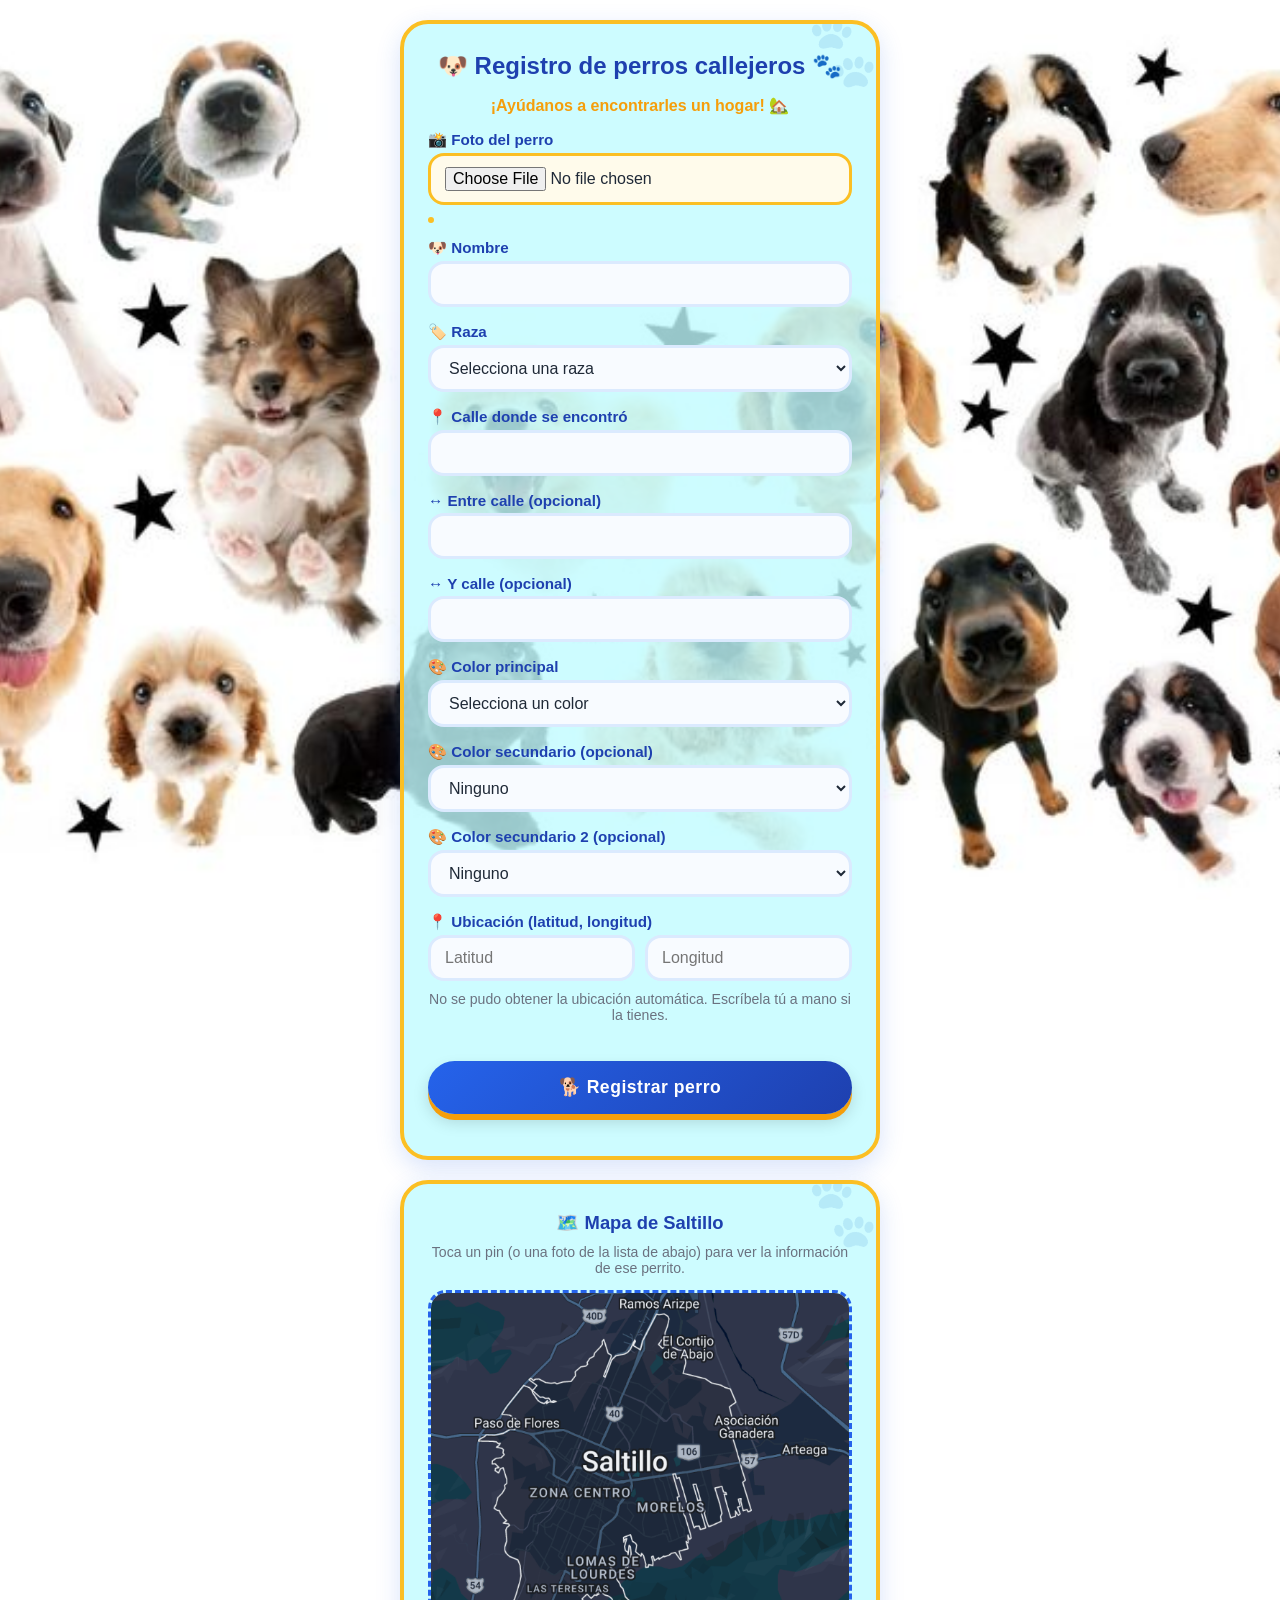
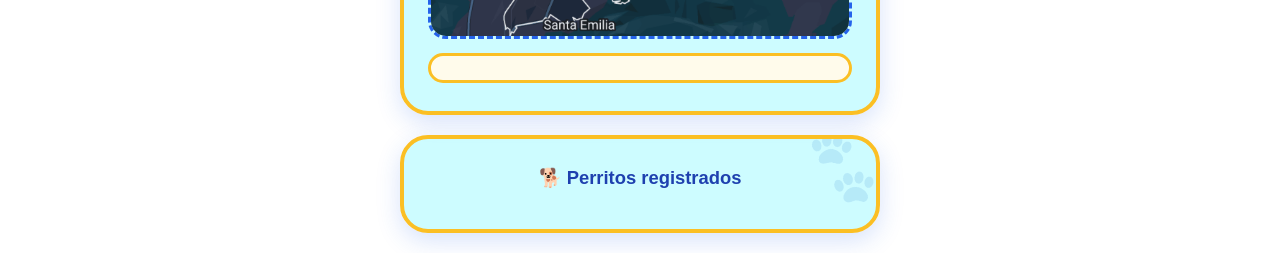
==== web/index.html @ 03d0b1ca "Add files via upload" ====
<!DOCTYPE html>
<html lang="es">
<head>
<meta charset="UTF-8">
<meta name="viewport" content="width=device-width, initial-scale=1">
<title>Registro de perros</title>
<link rel="stylesheet" href="style.css">
</head>
<body>
  <div class="tarjeta">
    <h1>Registro de perros callejeros</h1>
    <p class="subtitulo">¡Ayúdanos a encontrarles un hogar! 🏡</p>


    <form id="formPerro">
      <label>📸 Foto del perro</label>
      <input type="file" id="foto" name="foto" accept="image/*" capture="environment" required>
      <img id="previsualizacion" class="oculto">

      <label>🐶 Nombre</label>
      <input type="text" id="nombre" name="nombre" required>

      <label>🏷️ Raza</label>
      <select id="raza" name="raza">
        <option value="">Selecciona una raza</option>
        <option>Mestizo (criollo)</option>
        <option>Labrador</option>
        <option>Pastor Alemán</option>
        <option>Chihuahua</option>
        <option>Pitbull</option>
        <option>Poodle (Caniche)</option>
        <option>Schnauzer</option>
        <option>Bulldog Francés</option>
        <option>Husky Siberiano</option>
        <option>Yorkshire Terrier</option>
      </select>

      <label>📍 Calle donde se encontró</label>
      <input type="text" id="calle" name="calle" required>

      <label>↔️ Entre calle (opcional)</label>
      <input type="text" id="entreCalle1" name="entreCalle1">

      <label>↔️ Y calle (opcional)</label>
      <input type="text" id="entreCalle2" name="entreCalle2">

      <label>🎨 Color principal</label>
      <select id="colorPrincipal" name="colorPrincipal" required>
        <option value="">Selecciona un color</option>
        <option>Negro</option>
        <option>Blanco</option>
        <option>Café</option>
        <option>Dorado</option>
        <option>Gris</option>
        <option>Manchado (blanco y negro)</option>
        <option>Atigrado</option>
        <option>Canela</option>
        <option>Crema</option>
        <option>Tricolor</option>
      </select>

      <label>🎨 Color secundario (opcional)</label>
      <select id="colorSecundario" name="colorSecundario">
        <option value="">Ninguno</option>
        <option>Negro</option>
        <option>Blanco</option>
        <option>Café</option>
        <option>Dorado</option>
        <option>Gris</option>
        <option>Manchado (blanco y negro)</option>
        <option>Atigrado</option>
        <option>Canela</option>
        <option>Crema</option>
        <option>Tricolor</option>
      </select>

      <label>🎨 Color secundario 2 (opcional)</label>
      <select id="colorTerciario" name="colorTerciario">
        <option value="">Ninguno</option>
        <option>Negro</option>
        <option>Blanco</option>
        <option>Café</option>
        <option>Dorado</option>
        <option>Gris</option>
        <option>Manchado (blanco y negro)</option>
        <option>Atigrado</option>
        <option>Canela</option>
        <option>Crema</option>
        <option>Tricolor</option>
      </select>

      <label>📍 Ubicación (latitud, longitud)</label>
      <div class="fila-ubicacion">
        <input type="number" step="any" id="latitud" name="latitud" placeholder="Latitud">
        <input type="number" step="any" id="longitud" name="longitud" placeholder="Longitud">
      </div>
      <p id="estadoUbicacion" class="ayuda">Obteniendo ubicación...</p>

      <button type="submit">Registrar perro</button>
      <p id="mensaje" class="ayuda"></p>
    </form>
  </div>

  <div class="tarjeta tarjeta-secundaria" id="seccionMapa">
    <h2>🗺️ Mapa de Saltillo</h2>
    <p class="ayuda">Toca un pin (o una foto de la lista de abajo) para ver la información de ese perrito.</p>
    <div id="mapaContenedor">
      <svg id="mapaSvg" viewBox="0 0 400 300" preserveAspectRatio="xMidYMid meet">
        <circle cx="355" cy="38" r="22" class="sol-mapa" />
        <path id="montanasMapa"
          d="M0,300 L0,262 L35,222 L75,258 L115,214 L155,252 L200,202 L245,248 L285,208 L325,252 L365,222 L400,258 L400,300 Z" />
        <text x="200" y="60" class="etiqueta-mapa" text-anchor="middle">SALTILLO</text>
        <g id="capaPines"></g>
      </svg>
    </div>
    <div id="infoPin" class="info-pin oculto"></div>
  </div>

  <div class="tarjeta tarjeta-secundaria">
    <h2>🐕 Perritos registrados</h2>
    <div id="listaPerros" class="lista-perros"></div>
  </div>

  <script src="app.js"></script>
</body>
</html>
---- web/style.css ----
* { box-sizing: border-box; }

:root {
  --azul: #2563eb;
  --azul-oscuro: #1e40af;
  --amarillo: #fbbf24;
  --amarillo-oscuro: #f59e0b;
}

body {
  margin: 0;
  padding: 20px;
  font-family: "Comic Sans MS", "Trebuchet MS", "Verdana", sans-serif;

  background-image: url("fondo.jpg");
  background-size: cover;
  background-position: center;
  background-repeat: no-repeat;
  background-attachment: fixed;

  color: #1f2937;
  min-height: 100vh;
}

.tarjeta {
  max-width: 480px;
  margin: 0 auto;
  background: #c0fbffc9;
  border-radius: 28px;
  padding: 28px 24px;
  border: 4px solid var(--amarillo);
  box-shadow: 0 8px 24px rgba(37, 99, 235, 0.18);
  position: relative;
  overflow: hidden;
}

.tarjeta::before {
  content: "🐾";
  position: absolute;
  top: -10px;
  right: -6px;
  font-size: 4rem;
  opacity: 0.12;
  transform: rotate(15deg);
}

h1 {
  font-size: 1.5rem;
  margin: 0 0 4px 0;
  text-align: center;
  color: var(--azul-oscuro);
}

h1::before {
  content: "🐶 ";
}

h1::after {
  content: " 🐾";
}

.subtitulo {
  text-align: center;
  color: var(--amarillo-oscuro);
  font-weight: bold;
  margin-bottom: 10px;
}

label {
  display: block;
  margin-top: 16px;
  margin-bottom: 4px;
  font-size: 0.95rem;
  font-weight: bold;
  color: var(--azul-oscuro);
}

input[type="text"], input[type="file"], input[type="number"] {
  width: 100%;
  padding: 11px 14px;
  border: 3px solid #dbeafe;
  border-radius: 16px;
  font-size: 1rem;
  font-family: inherit;
  background: #f8fbff;
  transition: border-color 0.15s ease;
}

input[type="text"]:focus {
  outline: none;
  border-color: var(--azul);
  background: #fff;
}

input[type="file"] {
  background: #fffbeb;
  border-color: var(--amarillo);
  cursor: pointer;
}

button {
  width: 100%;
  margin-top: 24px;
  padding: 16px;
  background: linear-gradient(135deg, var(--azul) 0%, var(--azul-oscuro) 100%);
  color: #fff;
  border: none;
  border-radius: 999px;
  font-size: 1.1rem;
  font-weight: bold;
  font-family: inherit;
  cursor: pointer;
  box-shadow: 0 6px 0 var(--amarillo-oscuro), 0 8px 16px rgba(0,0,0,0.15);
  transition: transform 0.1s ease, box-shadow 0.1s ease;
  letter-spacing: 0.5px;
}

button::before {
  content: "🐕 ";
}

button:active {
  transform: translateY(4px);
  box-shadow: 0 2px 0 var(--amarillo-oscuro), 0 4px 10px rgba(0,0,0,0.15);
}

.ayuda {
  font-size: 0.88rem;
  color: #6b7280;
  text-align: center;
  margin-top: 10px;
}

.oculto { display: none; }

#previsualizacion {
  display: block;
  max-width: 100%;
  max-height: 220px;
  margin-top: 12px;
  border-radius: 16px;
  border: 3px solid var(--amarillo);
  object-fit: cover;
}

/* ---------- Secciones extra: mapa y lista de perritos ---------- */

.tarjeta-secundaria {
  max-width: 480px;
  margin: 20px auto 0 auto;
}

.tarjeta-secundaria h2 {
  font-size: 1.15rem;
  color: var(--azul-oscuro);
  margin: 0 0 4px 0;
  text-align: center;
}

select {
  width: 100%;
  padding: 11px 14px;
  border: 3px solid #dbeafe;
  border-radius: 16px;
  font-size: 1rem;
  font-family: inherit;
  background: #f8fbff;
  color: #1f2937;
}

select:focus {
  outline: none;
  border-color: var(--azul);
  background: #fff;
}

#mapaContenedor {
  margin-top: 12px;
  border-radius: 18px;
  border: 3px dashed var(--azul);
  overflow: hidden;
}

#mapaSvg {
  width: 100%;
  height: auto;
  aspect-ratio: 583 / 478;
  display: block;
  background-image: url("mapa.png");
  background-size: cover;
  background-position: center;
  background-repeat: no-repeat;
}

.sol-mapa {
  fill: var(--amarillo);
  opacity: 0;
}

#montanasMapa {
  fill: #93a3c9;
  opacity: 0;
}

.etiqueta-mapa {
  fill: var(--azul-oscuro);
  font-size: 26px;
  font-weight: bold;
  letter-spacing: 3px;
  opacity: 0;
  pointer-events: none;
}

.pin {
  fill: var(--azul);
  stroke: var(--amarillo);
  stroke-width: 3;
  cursor: pointer;
  transition: r 0.15s ease, fill 0.15s ease;
}

.pin:hover { fill: var(--azul-oscuro); r: 11; }

.pin.resaltado {
  fill: var(--amarillo-oscuro);
  stroke: var(--azul-oscuro);
  stroke-width: 4;
  r: 14;
}

.info-pin {
  margin-top: 14px;
  padding: 12px;
  background: #fffbeb;
  border: 3px solid var(--amarillo);
  border-radius: 16px;
  display: flex;
  gap: 12px;
  align-items: center;
}

.info-pin img {
  width: 64px;
  height: 64px;
  border-radius: 12px;
  object-fit: cover;
  border: 2px solid var(--azul);
  flex-shrink: 0;
}

.info-pin div { font-size: 0.88rem; line-height: 1.4; }

.lista-perros {
  margin-top: 12px;
  display: flex;
  flex-wrap: wrap;
  gap: 12px;
  justify-content: center;
}

.perro-card {
  width: 100px;
  text-align: center;
}

.perro-card img {
  width: 100px;
  height: 100px;
  border-radius: 16px;
  object-fit: cover;
  border: 3px solid var(--amarillo);
  box-shadow: 0 4px 10px rgba(37, 99, 235, 0.15);
  cursor: pointer;
}

.perro-card span {
  display: block;
  margin-top: 6px;
  font-weight: bold;
  font-size: 0.85rem;
  color: var(--azul-oscuro);
  word-break: break-word;
}

.fila-ubicacion {
  display: flex;
  gap: 10px;
}

.fila-ubicacion input {
  flex: 1;
  min-width: 0;
}
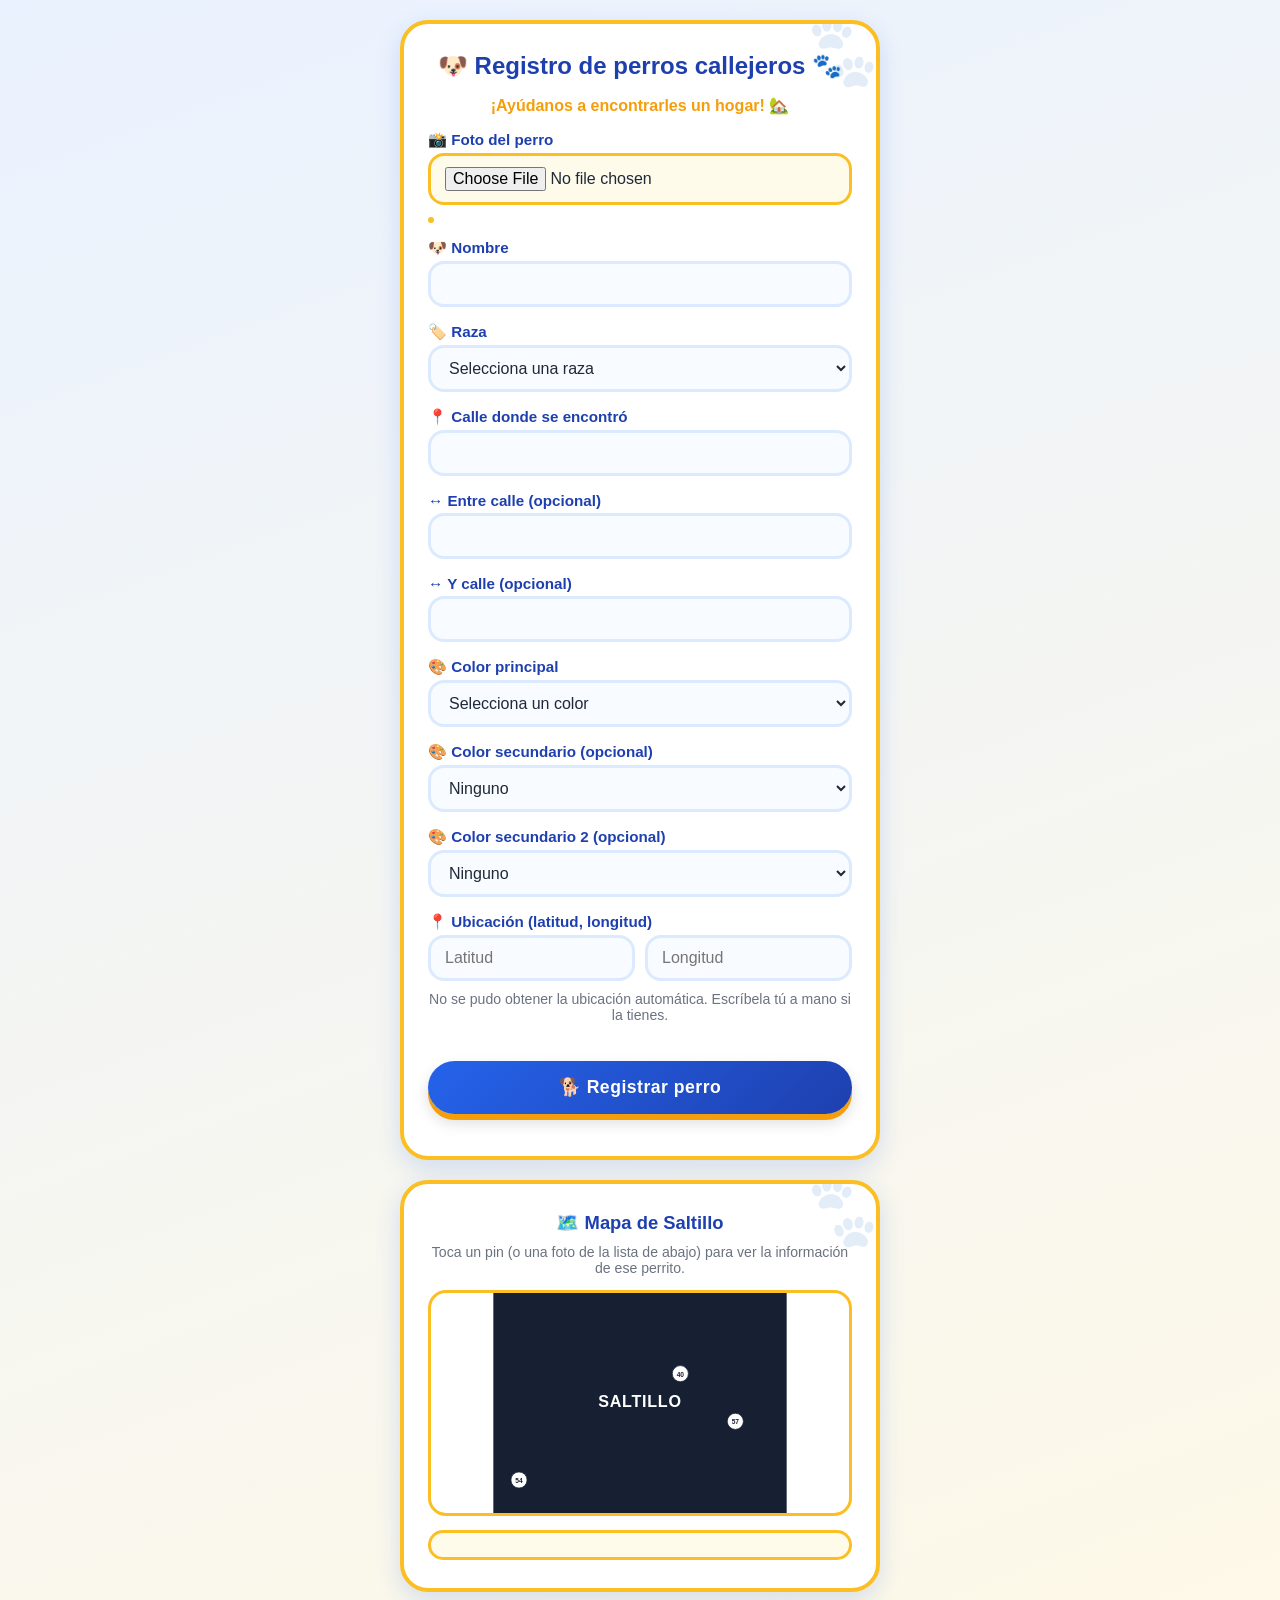
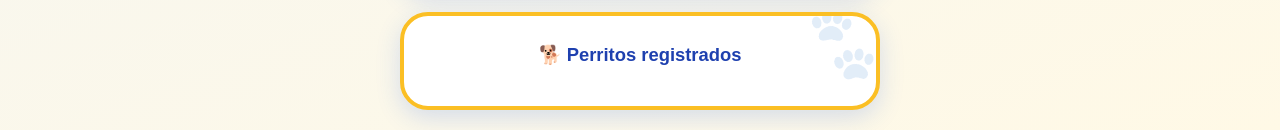
==== commit b745fc54: "Add files via upload" ====
--- a/web/index.html
+++ b/web/index.html
@@ -1,29 +1,31 @@
-<!DOCTYPE html>
-<html lang="es">
-<head>
-<meta charset="UTF-8">
-<meta name="viewport" content="width=device-width, initial-scale=1">
-<title>Registro de perros</title>
-<link rel="stylesheet" href="style.css">
-</head>
-<body>
-  <div class="tarjeta">
-    <h1>Registro de perros callejeros</h1>
-    <p class="subtitulo">¡Ayúdanos a encontrarles un hogar! 🏡</p>
+<!DOCTYPE html> <!-- Le dice al navegador que este archivo es una página web moderna (HTML5) -->
+<html lang="es"> <!-- Abre la página; lang="es" indica que el idioma es español -->
+<head> <!-- Zona de información "invisible" de la página (no se muestra en pantalla) -->
+<meta charset="UTF-8"> <!-- Permite mostrar acentos, ñ y emojis correctamente -->
+<meta name="viewport" content="width=device-width, initial-scale=1"> <!-- Hace que la página se adapte al ancho del celular -->
+<title>Registro de perros</title> <!-- Texto que aparece en la pestaña del navegador -->
+<link rel="stylesheet" href="style.css"> <!-- Conecta el archivo de diseño (style.css) con esta página -->
+</head> <!-- Cierra la zona de información -->
+<body> <!-- Aquí empieza todo lo que SÍ se ve en pantalla -->
 
+  <!-- ================= TARJETA 1: EL FORMULARIO ================= -->
+  <div class="tarjeta"> <!-- Caja contenedora; class="tarjeta" le da el estilo de tarjeta blanca redondeada -->
+    <h1>Registro de perros callejeros</h1> <!-- Título principal (el más grande) -->
+    <p class="subtitulo">¡Ayúdanos a encontrarles un hogar! 🏡</p> <!-- Frase pequeña debajo del título -->
 
-    <form id="formPerro">
-      <label>📸 Foto del perro</label>
-      <input type="file" id="foto" name="foto" accept="image/*" capture="environment" required>
-      <img id="previsualizacion" class="oculto">
+    <form id="formPerro"> <!-- Agrupa todos los campos para poder enviarlos juntos; id="formPerro" es su nombre para JavaScript -->
 
-      <label>🐶 Nombre</label>
-      <input type="text" id="nombre" name="nombre" required>
+      <label>📸 Foto del perro</label> <!-- Texto que explica qué va en el campo de abajo -->
+      <input type="file" id="foto" name="foto" accept="image/*" capture="environment" required> <!-- Botón para elegir/tomar foto: accept="image/*" solo permite imágenes, capture="environment" abre la cámara trasera en celulares, required obliga a llenarlo -->
+      <img id="previsualizacion" class="oculto"> <!-- Imagen donde se mostrará la foto elegida; empieza oculta (class="oculto") -->
 
-      <label>🏷️ Raza</label>
-      <select id="raza" name="raza">
-        <option value="">Selecciona una raza</option>
-        <option>Mestizo (criollo)</option>
+      <label>🐶 Nombre</label> <!-- Etiqueta del nombre -->
+      <input type="text" id="nombre" name="nombre" required> <!-- Cajita para escribir texto; name="nombre" es el nombre con el que viaja el dato al servidor -->
+
+      <label>🏷️ Raza</label> <!-- Etiqueta de la raza -->
+      <select id="raza" name="raza"> <!-- Lista desplegable para elegir una opción -->
+        <option value="">Selecciona una raza</option> <!-- Opción vacía inicial (value="" significa "sin elegir") -->
+        <option>Mestizo (criollo)</option> <!-- Cada <option> es una opción de la lista -->
         <option>Labrador</option>
         <option>Pastor Alemán</option>
         <option>Chihuahua</option>
@@ -33,21 +35,36 @@
         <option>Bulldog Francés</option>
         <option>Husky Siberiano</option>
         <option>Yorkshire Terrier</option>
-      </select>
+      </select> <!-- Cierra la lista de razas -->
 
-      <label>📍 Calle donde se encontró</label>
-      <input type="text" id="calle" name="calle" required>
+      <label>📍 Calle donde se encontró</label> <!-- Etiqueta de la calle -->
+      <input type="text" id="calle" name="calle" required> <!-- Cajita de texto obligatoria para la calle -->
 
-      <label>↔️ Entre calle (opcional)</label>
-      <input type="text" id="entreCalle1" name="entreCalle1">
+      <label>↔️ Entre calle (opcional)</label> <!-- Etiqueta de la primera calle de referencia -->
+      <input type="text" id="entreCalle1" name="entreCalle1"> <!-- Cajita opcional (no tiene required) -->
 
-      <label>↔️ Y calle (opcional)</label>
-      <input type="text" id="entreCalle2" name="entreCalle2">
+      <label>↔️ Y calle (opcional)</label> <!-- Etiqueta de la segunda calle de referencia -->
+      <input type="text" id="entreCalle2" name="entreCalle2"> <!-- Cajita opcional -->
 
-      <label>🎨 Color principal</label>
-      <select id="colorPrincipal" name="colorPrincipal" required>
-        <option value="">Selecciona un color</option>
-        <option>Negro</option>
+      <label>🎨 Color principal</label> <!-- Etiqueta del color principal -->
+      <select id="colorPrincipal" name="colorPrincipal" required> <!-- Lista de colores; required = hay que elegir uno -->
+        <option value="">Selecciona un color</option> <!-- Opción vacía inicial -->
+        <option>Negro</option> <!-- Las siguientes líneas son las opciones de color -->
+        <option>Blanco</option>
+        <option>Café</option>
+        <option>Dorado</option>
+        <option>Gris</option>
+        <option>Manchado (blanco y negro)</option>
+        <option>Atigrado</option>
+        <option>Canela</option>
+        <option>Crema</option>
+        <option>Tricolor</option>
+      </select> <!-- Cierra la lista -->
+
+      <label>🎨 Color secundario (opcional)</label> <!-- Etiqueta del segundo color -->
+      <select id="colorSecundario" name="colorSecundario"> <!-- Igual que la anterior pero SIN required (es opcional) -->
+        <option value="">Ninguno</option> <!-- Aquí la opción vacía significa "sin segundo color" -->
+        <option>Negro</option> <!-- Mismas opciones de color de arriba -->
         <option>Blanco</option>
         <option>Café</option>
         <option>Dorado</option>
@@ -59,10 +76,10 @@
         <option>Tricolor</option>
       </select>
 
-      <label>🎨 Color secundario (opcional)</label>
-      <select id="colorSecundario" name="colorSecundario">
+      <label>🎨 Color secundario 2 (opcional)</label> <!-- Etiqueta del tercer color -->
+      <select id="colorTerciario" name="colorTerciario"> <!-- Tercer color, también opcional -->
         <option value="">Ninguno</option>
-        <option>Negro</option>
+        <option>Negro</option> <!-- Mismas opciones de color -->
         <option>Blanco</option>
         <option>Café</option>
         <option>Dorado</option>
@@ -74,53 +91,68 @@
         <option>Tricolor</option>
       </select>
 
-      <label>🎨 Color secundario 2 (opcional)</label>
-      <select id="colorTerciario" name="colorTerciario">
-        <option value="">Ninguno</option>
-        <option>Negro</option>
-        <option>Blanco</option>
-        <option>Café</option>
-        <option>Dorado</option>
-        <option>Gris</option>
-        <option>Manchado (blanco y negro)</option>
-        <option>Atigrado</option>
-        <option>Canela</option>
-        <option>Crema</option>
-        <option>Tricolor</option>
-      </select>
+      <label>📍 Ubicación (latitud, longitud)</label> <!-- Etiqueta de las coordenadas -->
+      <div class="fila-ubicacion"> <!-- Caja que pone las dos cajitas de coordenadas lado a lado -->
+        <input type="number" step="any" id="latitud" name="latitud" placeholder="Latitud"> <!-- Cajita numérica; step="any" permite decimales; placeholder es el texto gris de ayuda -->
+        <input type="number" step="any" id="longitud" name="longitud" placeholder="Longitud"> <!-- Igual, para la longitud -->
+      </div> <!-- Cierra la fila -->
+      <p id="estadoUbicacion" class="ayuda">Obteniendo ubicación...</p> <!-- Mensaje que JavaScript cambia según si el GPS funcionó o no -->
 
-      <label>📍 Ubicación (latitud, longitud)</label>
-      <div class="fila-ubicacion">
-        <input type="number" step="any" id="latitud" name="latitud" placeholder="Latitud">
-        <input type="number" step="any" id="longitud" name="longitud" placeholder="Longitud">
-      </div>
-      <p id="estadoUbicacion" class="ayuda">Obteniendo ubicación...</p>
+      <button type="submit">Registrar perro</button> <!-- Botón que envía el formulario -->
+      <p id="mensaje" class="ayuda"></p> <!-- Espacio vacío donde JavaScript escribe "Guardando..." o el resultado -->
+    </form> <!-- Cierra el formulario -->
+  </div> <!-- Cierra la tarjeta 1 -->
 
-      <button type="submit">Registrar perro</button>
-      <p id="mensaje" class="ayuda"></p>
-    </form>
-  </div>
+  <!-- ================= TARJETA 2: EL MAPA ================= -->
+  <div class="tarjeta tarjeta-secundaria" id="seccionMapa"> <!-- Otra tarjeta; el id permite que JavaScript se desplace hasta aquí -->
+    <h2>🗺️ Mapa de Saltillo</h2> <!-- Título de la sección (h2 = título mediano) -->
+    <p class="ayuda">Toca un pin (o una foto de la lista de abajo) para ver la información de ese perrito.</p> <!-- Instrucción para el usuario -->
+    <div id="mapaContenedor"> <!-- Marco que rodea el dibujo del mapa -->
+      <svg id="mapaSvg" viewBox="0 0 400 300" preserveAspectRatio="xMidYMid meet"> <!-- Lienzo de dibujo; viewBox define un espacio de 400 de ancho x 300 de alto para dibujar -->
+        <rect x="0" y="0" width="400" height="300" class="fondo-mapa" /> <!-- Rectángulo que cubre todo el lienzo: el fondo oscuro -->
+        <ellipse cx="35" cy="35" rx="70" ry="50" class="cerro-mapa" /> <!-- Óvalo verde arriba a la izquierda (cerros); cx/cy = centro, rx/ry = radios -->
+        <ellipse cx="25" cy="265" rx="85" ry="55" class="cerro-mapa" /> <!-- Otro óvalo verde abajo a la izquierda -->
 
-  <div class="tarjeta tarjeta-secundaria" id="seccionMapa">
-    <h2>🗺️ Mapa de Saltillo</h2>
-    <p class="ayuda">Toca un pin (o una foto de la lista de abajo) para ver la información de ese perrito.</p>
-    <div id="mapaContenedor">
-      <svg id="mapaSvg" viewBox="0 0 400 300" preserveAspectRatio="xMidYMid meet">
-        <circle cx="355" cy="38" r="22" class="sol-mapa" />
-        <path id="montanasMapa"
-          d="M0,300 L0,262 L35,222 L75,258 L115,214 L155,252 L200,202 L245,248 L285,208 L325,252 L365,222 L400,258 L400,300 Z" />
-        <text x="200" y="60" class="etiqueta-mapa" text-anchor="middle">SALTILLO</text>
-        <g id="capaPines"></g>
-      </svg>
-    </div>
-    <div id="infoPin" class="info-pin oculto"></div>
-  </div>
+        <g class="calles-mapa"> <!-- Grupo: agrupa las líneas de calles para darles el mismo estilo -->
+          <line x1="60" y1="0" x2="200" y2="300" /> <!-- Una línea va del punto (x1,y1) al punto (x2,y2): calle diagonal -->
+          <line x1="130" y1="0" x2="260" y2="300" /> <!-- Otra calle diagonal -->
+          <line x1="200" y1="0" x2="200" y2="300" /> <!-- Calle vertical al centro -->
+          <line x1="0" y1="120" x2="400" y2="150" /> <!-- Calle casi horizontal -->
+          <line x1="0" y1="185" x2="400" y2="160" /> <!-- Otra calle casi horizontal -->
+        </g> <!-- Cierra el grupo de calles -->
 
-  <div class="tarjeta tarjeta-secundaria">
-    <h2>🐕 Perritos registrados</h2>
-    <div id="listaPerros" class="lista-perros"></div>
-  </div>
+        <g class="carreteras-mapa"> <!-- Grupo de carreteras (líneas azul claro) -->
+          <path d="M0,270 L120,220 L255,110 L305,20" /> <!-- path dibuja una ruta: M = empezar en, L = línea hacia -->
+          <path d="M400,55 L300,150 L250,150 L150,300" /> <!-- Segunda carretera -->
+        </g>
+        <g class="senal-vial" transform="translate(255,110)"><circle r="11" /><text y="4">40</text></g> <!-- Escudo de carretera "40": translate mueve el grupo a esa posición, circle es el círculo y text el número -->
+        <g class="senal-vial" transform="translate(330,175)"><circle r="11" /><text y="4">57</text></g> <!-- Escudo de la carretera 57 -->
+        <g class="senal-vial" transform="translate(35,255)"><circle r="11" /><text y="4">54</text></g> <!-- Escudo de la carretera 54 -->
 
-  <script src="app.js"></script>
-</body>
-</html>
+        <text x="250" y="22" class="etiqueta-barrio">Ramos Arizpe</text> <!-- Escribe un nombre en la posición (x,y) del mapa -->
+        <text x="210" y="88" class="etiqueta-barrio">El Cortijo de Abajo</text> <!-- Nombre de colonia -->
+        <text x="70" y="135" class="etiqueta-barrio">Paso de Flores</text> <!-- Nombre de colonia -->
+        <text x="335" y="140" class="etiqueta-barrio" text-anchor="end">Arteaga</text> <!-- text-anchor="end" alinea el texto terminando en ese punto -->
+        <text x="265" y="132" class="etiqueta-barrio">Asociación Ganadera</text> <!-- Nombre de colonia -->
+        <text x="200" y="155" class="etiqueta-saltillo" text-anchor="middle">SALTILLO</text> <!-- Nombre grande; text-anchor="middle" lo centra en ese punto -->
+        <text x="150" y="178" class="etiqueta-barrio">Zona Centro</text> <!-- Nombre de colonia -->
+        <text x="250" y="192" class="etiqueta-barrio">Morelos</text> <!-- Nombre de colonia -->
+        <text x="185" y="220" class="etiqueta-barrio" text-anchor="middle">Lomas de Lourdes</text> <!-- Nombre de colonia centrado -->
+        <text x="175" y="238" class="etiqueta-barrio">Las Teresitas</text> <!-- Nombre de colonia -->
+        <text x="170" y="262" class="etiqueta-barrio">Santa Emilia</text> <!-- Nombre de colonia -->
+
+        <g id="capaPines"></g> <!-- Grupo VACÍO donde JavaScript dibuja los pines de los perritos -->
+      </svg> <!-- Cierra el lienzo del mapa -->
+    </div> <!-- Cierra el marco del mapa -->
+    <div id="infoPin" class="info-pin oculto"></div> <!-- Cuadro donde JavaScript muestra la info del perrito; empieza oculto -->
+  </div> <!-- Cierra la tarjeta 2 -->
+
+  <!-- ================= TARJETA 3: LISTA DE PERRITOS ================= -->
+  <div class="tarjeta tarjeta-secundaria"> <!-- Tercera tarjeta -->
+    <h2>🐕 Perritos registrados</h2> <!-- Título de la lista -->
+    <div id="listaPerros" class="lista-perros"></div> <!-- Espacio VACÍO donde JavaScript pone la foto y nombre de cada perrito -->
+  </div> <!-- Cierra la tarjeta 3 -->
+
+  <script src="app.js"></script> <!-- Carga el archivo de JavaScript (el "cerebro"); va al final para que los elementos de arriba ya existan -->
+</body> <!-- Cierra la parte visible -->
+</html> <!-- Cierra la página -->
--- a/web/style.css
+++ b/web/style.css
@@ -1,293 +1,309 @@
-* { box-sizing: border-box; }
-
-:root {
-  --azul: #2563eb;
-  --azul-oscuro: #1e40af;
-  --amarillo: #fbbf24;
-  --amarillo-oscuro: #f59e0b;
-}
-
-body {
-  margin: 0;
-  padding: 20px;
-  font-family: "Comic Sans MS", "Trebuchet MS", "Verdana", sans-serif;
-
-  background-image: url("fondo.jpg");
-  background-size: cover;
-  background-position: center;
-  background-repeat: no-repeat;
-  background-attachment: fixed;
-
-  color: #1f2937;
-  min-height: 100vh;
-}
-
-.tarjeta {
-  max-width: 480px;
-  margin: 0 auto;
-  background: #c0fbffc9;
-  border-radius: 28px;
-  padding: 28px 24px;
-  border: 4px solid var(--amarillo);
-  box-shadow: 0 8px 24px rgba(37, 99, 235, 0.18);
-  position: relative;
-  overflow: hidden;
-}
-
-.tarjeta::before {
-  content: "🐾";
-  position: absolute;
-  top: -10px;
-  right: -6px;
-  font-size: 4rem;
-  opacity: 0.12;
-  transform: rotate(15deg);
-}
-
-h1 {
-  font-size: 1.5rem;
-  margin: 0 0 4px 0;
-  text-align: center;
-  color: var(--azul-oscuro);
-}
-
-h1::before {
-  content: "🐶 ";
-}
-
-h1::after {
-  content: " 🐾";
-}
-
-.subtitulo {
-  text-align: center;
-  color: var(--amarillo-oscuro);
-  font-weight: bold;
-  margin-bottom: 10px;
-}
-
-label {
-  display: block;
-  margin-top: 16px;
-  margin-bottom: 4px;
-  font-size: 0.95rem;
-  font-weight: bold;
-  color: var(--azul-oscuro);
-}
-
-input[type="text"], input[type="file"], input[type="number"] {
-  width: 100%;
-  padding: 11px 14px;
-  border: 3px solid #dbeafe;
-  border-radius: 16px;
-  font-size: 1rem;
-  font-family: inherit;
-  background: #f8fbff;
-  transition: border-color 0.15s ease;
-}
-
-input[type="text"]:focus {
-  outline: none;
-  border-color: var(--azul);
-  background: #fff;
-}
-
-input[type="file"] {
-  background: #fffbeb;
-  border-color: var(--amarillo);
-  cursor: pointer;
-}
-
-button {
-  width: 100%;
-  margin-top: 24px;
-  padding: 16px;
-  background: linear-gradient(135deg, var(--azul) 0%, var(--azul-oscuro) 100%);
-  color: #fff;
-  border: none;
-  border-radius: 999px;
-  font-size: 1.1rem;
-  font-weight: bold;
-  font-family: inherit;
-  cursor: pointer;
-  box-shadow: 0 6px 0 var(--amarillo-oscuro), 0 8px 16px rgba(0,0,0,0.15);
-  transition: transform 0.1s ease, box-shadow 0.1s ease;
-  letter-spacing: 0.5px;
-}
-
-button::before {
-  content: "🐕 ";
-}
-
-button:active {
-  transform: translateY(4px);
-  box-shadow: 0 2px 0 var(--amarillo-oscuro), 0 4px 10px rgba(0,0,0,0.15);
-}
-
-.ayuda {
-  font-size: 0.88rem;
-  color: #6b7280;
-  text-align: center;
-  margin-top: 10px;
-}
-
-.oculto { display: none; }
-
-#previsualizacion {
-  display: block;
-  max-width: 100%;
-  max-height: 220px;
-  margin-top: 12px;
-  border-radius: 16px;
-  border: 3px solid var(--amarillo);
-  object-fit: cover;
-}
-
-/* ---------- Secciones extra: mapa y lista de perritos ---------- */
-
-.tarjeta-secundaria {
-  max-width: 480px;
-  margin: 20px auto 0 auto;
-}
-
-.tarjeta-secundaria h2 {
-  font-size: 1.15rem;
-  color: var(--azul-oscuro);
-  margin: 0 0 4px 0;
-  text-align: center;
-}
-
-select {
-  width: 100%;
-  padding: 11px 14px;
-  border: 3px solid #dbeafe;
-  border-radius: 16px;
-  font-size: 1rem;
-  font-family: inherit;
-  background: #f8fbff;
-  color: #1f2937;
-}
-
-select:focus {
-  outline: none;
-  border-color: var(--azul);
-  background: #fff;
-}
-
-#mapaContenedor {
-  margin-top: 12px;
-  border-radius: 18px;
-  border: 3px dashed var(--azul);
-  overflow: hidden;
-}
-
-#mapaSvg {
-  width: 100%;
-  height: auto;
-  aspect-ratio: 583 / 478;
-  display: block;
-  background-image: url("mapa.png");
-  background-size: cover;
-  background-position: center;
-  background-repeat: no-repeat;
-}
-
-.sol-mapa {
-  fill: var(--amarillo);
-  opacity: 0;
-}
-
-#montanasMapa {
-  fill: #93a3c9;
-  opacity: 0;
-}
-
-.etiqueta-mapa {
-  fill: var(--azul-oscuro);
-  font-size: 26px;
-  font-weight: bold;
-  letter-spacing: 3px;
-  opacity: 0;
-  pointer-events: none;
-}
-
-.pin {
-  fill: var(--azul);
-  stroke: var(--amarillo);
-  stroke-width: 3;
-  cursor: pointer;
-  transition: r 0.15s ease, fill 0.15s ease;
-}
-
-.pin:hover { fill: var(--azul-oscuro); r: 11; }
-
-.pin.resaltado {
-  fill: var(--amarillo-oscuro);
-  stroke: var(--azul-oscuro);
-  stroke-width: 4;
-  r: 14;
-}
-
-.info-pin {
-  margin-top: 14px;
-  padding: 12px;
-  background: #fffbeb;
-  border: 3px solid var(--amarillo);
-  border-radius: 16px;
-  display: flex;
-  gap: 12px;
-  align-items: center;
-}
-
-.info-pin img {
-  width: 64px;
-  height: 64px;
-  border-radius: 12px;
-  object-fit: cover;
-  border: 2px solid var(--azul);
-  flex-shrink: 0;
-}
-
-.info-pin div { font-size: 0.88rem; line-height: 1.4; }
-
-.lista-perros {
-  margin-top: 12px;
-  display: flex;
-  flex-wrap: wrap;
-  gap: 12px;
-  justify-content: center;
-}
-
-.perro-card {
-  width: 100px;
-  text-align: center;
-}
-
-.perro-card img {
-  width: 100px;
+/* ===== REGLAS GENERALES ===== */
+
+* { box-sizing: border-box; } /* "*" = todos los elementos. Hace que el ancho incluya el relleno y el borde, para que las cajas no se salgan de la pantalla */
+
+:root { /* :root = variables globales; se pueden usar en todo el archivo con var(--nombre) */
+  --azul: #2563eb; /* Azul principal */
+  --azul-oscuro: #1e40af; /* Azul más oscuro para títulos y contrastes */
+  --amarillo: #fbbf24; /* Amarillo principal */
+  --amarillo-oscuro: #f59e0b; /* Amarillo más oscuro para sombras y resaltados */
+}
+
+body { /* Estilo de toda la página */
+  margin: 0; /* Quita el margen que el navegador pone por defecto */
+  padding: 20px; /* Espacio interior de 20px alrededor del contenido */
+  font-family: "Comic Sans MS", "Trebuchet MS", "Verdana", sans-serif; /* Tipo de letra divertida; si no existe la primera, usa la siguiente */
+  background: linear-gradient(160deg, #eaf2ff 0%, #fff9e6 100%); /* Fondo con degradado de azul clarito a amarillo clarito */
+  color: #1f2937; /* Color del texto (gris muy oscuro) */
+  min-height: 100vh; /* Altura mínima = toda la pantalla, para que el fondo cubra todo */
+}
+
+/* ===== TARJETAS (las cajas blancas) ===== */
+
+.tarjeta { /* El punto (.) significa "todo lo que tenga class='tarjeta'" */
+  max-width: 480px; /* Ancho máximo de la tarjeta */
+  margin: 0 auto; /* Arriba/abajo 0, y "auto" a los lados = centrada */
+  background: #fff; /* Fondo blanco */
+  border-radius: 28px; /* Esquinas muy redondeadas */
+  padding: 28px 24px; /* Espacio interior: 28px arriba/abajo, 24px a los lados */
+  border: 4px solid var(--amarillo); /* Borde amarillo de 4px */
+  box-shadow: 0 8px 24px rgba(37, 99, 235, 0.18); /* Sombra azul suave debajo de la tarjeta */
+  position: relative; /* Permite colocar la patita decorativa dentro de la tarjeta */
+  overflow: hidden; /* Lo que sobresalga de la tarjeta se recorta */
+}
+
+.tarjeta::before { /* ::before agrega un elemento decorativo antes del contenido */
+  content: "🐾"; /* El contenido decorativo es una huellita */
+  position: absolute; /* Se coloca en un lugar exacto de la tarjeta */
+  top: -10px; /* 10px hacia arriba (queda medio cortada) */
+  right: -6px; /* 6px hacia la derecha */
+  font-size: 4rem; /* Tamaño grande */
+  opacity: 0.12; /* Casi transparente para que sea de fondo */
+  transform: rotate(15deg); /* La gira 15 grados */
+}
+
+h1 { /* Título principal */
+  font-size: 1.5rem; /* Tamaño de letra */
+  margin: 0 0 4px 0; /* Márgenes: arriba 0, derecha 0, abajo 4px, izquierda 0 */
+  text-align: center; /* Texto centrado */
+  color: var(--azul-oscuro); /* Color azul oscuro (usa la variable de arriba) */
+}
+
+h1::before { content: "🐶 "; } /* Agrega un perrito antes del título */
+
+h1::after { content: " 🐾"; } /* Agrega una huellita después del título */
+
+.subtitulo { /* Frase debajo del título */
+  text-align: center; /* Centrada */
+  color: var(--amarillo-oscuro); /* Color amarillo oscuro */
+  font-weight: bold; /* Letra en negritas */
+  margin-bottom: 10px; /* Espacio debajo */
+}
+
+/* ===== CAMPOS DEL FORMULARIO ===== */
+
+label { /* Los textos que explican cada campo */
+  display: block; /* Ocupa toda una línea, para que el campo quede debajo */
+  margin-top: 16px; /* Espacio arriba */
+  margin-bottom: 4px; /* Espacio abajo */
+  font-size: 0.95rem; /* Tamaño de letra */
+  font-weight: bold; /* Negritas */
+  color: var(--azul-oscuro); /* Azul oscuro */
+}
+
+input[type="text"], input[type="file"], input[type="number"] { /* Las tres clases de cajitas comparten estilo (la coma las junta) */
+  width: 100%; /* Ocupan todo el ancho disponible */
+  padding: 11px 14px; /* Espacio interior */
+  border: 3px solid #dbeafe; /* Borde azul clarito */
+  border-radius: 16px; /* Esquinas redondeadas */
+  font-size: 1rem; /* Tamaño del texto que se escribe */
+  font-family: inherit; /* Usa la misma letra del resto de la página */
+  background: #f8fbff; /* Fondo azul casi blanco */
+  transition: border-color 0.15s ease; /* Si el borde cambia de color, lo hace suavemente */
+}
+
+input[type="text"]:focus { /* :focus = cuando haces clic dentro de la cajita */
+  outline: none; /* Quita el contorno feo que pone el navegador */
+  border-color: var(--azul); /* El borde se vuelve azul fuerte */
+  background: #fff; /* El fondo se vuelve blanco */
+}
+
+input[type="file"] { /* Solo el campo de la foto (se suma al estilo de arriba) */
+  background: #fffbeb; /* Fondo amarillito */
+  border-color: var(--amarillo); /* Borde amarillo */
+  cursor: pointer; /* El mouse se vuelve manita al pasar encima */
+}
+
+select { /* Las listas desplegables (raza y colores) */
+  width: 100%; /* Ancho completo */
+  padding: 11px 14px; /* Espacio interior */
+  border: 3px solid #dbeafe; /* Borde azul clarito */
+  border-radius: 16px; /* Esquinas redondeadas */
+  font-size: 1rem; /* Tamaño de letra */
+  font-family: inherit; /* Misma letra que el resto */
+  background: #f8fbff; /* Fondo azul casi blanco */
+  color: #1f2937; /* Color del texto */
+}
+
+select:focus { /* Cuando la lista está seleccionada */
+  outline: none; /* Sin contorno del navegador */
+  border-color: var(--azul); /* Borde azul fuerte */
+  background: #fff; /* Fondo blanco */
+}
+
+.fila-ubicacion { /* Caja que contiene latitud y longitud */
+  display: flex; /* Pone sus hijos en fila, lado a lado */
+  gap: 10px; /* Espacio de 10px entre las dos cajitas */
+}
+
+.fila-ubicacion input { /* Las cajitas dentro de esa fila */
+  flex: 1; /* Las dos se reparten el ancho por igual */
+  min-width: 0; /* Permite que se encojan en pantallas pequeñas */
+}
+
+/* ===== BOTÓN ===== */
+
+button { /* El botón "Registrar perro" */
+  width: 100%; /* Ancho completo */
+  margin-top: 24px; /* Espacio arriba */
+  padding: 16px; /* Espacio interior (lo hace más alto) */
+  background: linear-gradient(135deg, var(--azul) 0%, var(--azul-oscuro) 100%); /* Degradado de azul a azul oscuro */
+  color: #fff; /* Texto blanco */
+  border: none; /* Sin borde */
+  border-radius: 999px; /* Radio enorme = forma de píldora totalmente redondeada */
+  font-size: 1.1rem; /* Letra un poco más grande */
+  font-weight: bold; /* Negritas */
+  font-family: inherit; /* Misma letra que el resto */
+  cursor: pointer; /* Manita al pasar el mouse */
+  box-shadow: 0 6px 0 var(--amarillo-oscuro), 0 8px 16px rgba(0,0,0,0.15); /* Dos sombras: una amarilla sólida (efecto de "grosor") y otra suave */
+  transition: transform 0.1s ease, box-shadow 0.1s ease; /* Los cambios al presionar se animan rápido */
+  letter-spacing: 0.5px; /* Separa un poquito las letras */
+}
+
+button::before { content: "🐕 "; } /* Agrega un perrito antes del texto del botón */
+
+button:active { /* :active = mientras lo presionas */
+  transform: translateY(4px); /* El botón baja 4px */
+  box-shadow: 0 2px 0 var(--amarillo-oscuro), 0 4px 10px rgba(0,0,0,0.15); /* La sombra se encoge: parece que se hunde */
+}
+
+/* ===== TEXTOS DE APOYO Y ELEMENTOS OCULTOS ===== */
+
+.ayuda { /* Textos pequeños de ayuda (mensajes) */
+  font-size: 0.88rem; /* Letra pequeña */
+  color: #6b7280; /* Gris */
+  text-align: center; /* Centrado */
+  margin-top: 10px; /* Espacio arriba */
+}
+
+.oculto { display: none; } /* Todo lo que tenga class="oculto" desaparece; JavaScript lo quita o lo pone */
+
+#previsualizacion { /* El # significa "el elemento con id='previsualizacion'": la foto elegida */
+  display: block; /* Ocupa su propia línea */
+  max-width: 100%; /* Nunca más ancha que la tarjeta */
+  max-height: 220px; /* Altura máxima */
+  margin-top: 12px; /* Espacio arriba */
+  border-radius: 16px; /* Esquinas redondeadas */
+  border: 3px solid var(--amarillo); /* Borde amarillo */
+  object-fit: cover; /* La imagen llena el espacio sin deformarse (recorta lo que sobre) */
+}
+
+/* ===== TARJETAS DEL MAPA Y LA LISTA ===== */
+
+.tarjeta-secundaria { /* Se suma a .tarjeta en las tarjetas 2 y 3 */
+  max-width: 480px; /* Mismo ancho máximo */
+  margin: 20px auto 0 auto; /* 20px de espacio arriba, centrada a los lados */
+}
+
+.tarjeta-secundaria h2 { /* Los títulos h2 dentro de esas tarjetas */
+  font-size: 1.15rem; /* Tamaño */
+  color: var(--azul-oscuro); /* Color */
+  margin: 0 0 4px 0; /* Márgenes */
+  text-align: center; /* Centrado */
+}
+
+/* ===== EL MAPA ===== */
+
+#mapaContenedor { /* El marco alrededor del mapa */
+  margin-top: 12px; /* Espacio arriba */
+  border-radius: 18px; /* Esquinas redondeadas */
+  border: 3px solid var(--amarillo); /* Borde amarillo */
+  overflow: hidden; /* Recorta lo que se salga del marco (por ejemplo, pines lejanos) */
+}
+
+#mapaSvg { width: 100%; height: 220px; display: block; } /* El dibujo ocupa todo el ancho del marco y mide 220px de alto */
+
+.fondo-mapa { fill: #172033; } /* "fill" es el color de relleno de una figura SVG: azul muy oscuro */
+
+.cerro-mapa { fill: #2f6b52; opacity: 0; } /* Los óvalos: verde, algo transparente */
+
+.calles-mapa line { /* Las líneas dentro del grupo de calles */
+  stroke: #ffffff; /* "stroke" es el color de la línea: blanco */
+  stroke-width: 1; /* Grosor de 1 */
+  opacity: 0; /* Muy tenue */
+}
+
+.carreteras-mapa path { /* Las rutas de las carreteras */
+  stroke: #7dd3fc; /* Línea azul claro */
+  stroke-width: 2.5; /* Más gruesa que las calles */
+  fill: none; /* Sin relleno (solo la línea) */
+  opacity: 0; /* Un poco transparente */
+}
+
+.senal-vial circle { fill: #fff; stroke: #172033; stroke-width: 1; } /* Círculo del escudo: blanco con borde oscuro */
+.senal-vial text { /* El número dentro del escudo */
+  font-size: 9px; /* Tamaño pequeño */
+  font-weight: bold; /* Negritas */
+  fill: #172033; /* Color oscuro */
+  text-anchor: middle; /* Centra el número en su posición */
+}
+
+.etiqueta-barrio { /* Nombres pequeños de colonias */
+  fill: #cbd5e1; /* Gris clarito */
+  font-size: 10px; /* Tamaño chico */
+  opacity: 0; /* Casi opaco */
+}
+
+.etiqueta-saltillo { /* La palabra SALTILLO grande */
+  fill: #ffffff; /* Blanco */
+  font-size: 22px; /* Grande */
+  font-weight: bold; /* Negritas */
+  letter-spacing: 1px; /* Separa las letras */
+}
+
+/* ===== LOS PINES ===== */
+
+.pin { /* Cada círculo que representa un perrito */
+  fill: var(--azul); /* Relleno azul */
+  stroke: var(--amarillo); /* Contorno amarillo */
+  stroke-width: 3; /* Grosor del contorno */
+  cursor: pointer; /* Manita al pasar el mouse */
+  transition: r 0.15s ease, fill 0.15s ease; /* Cambios de tamaño y color animados */
+}
+
+.pin:hover { fill: var(--azul-oscuro); r: 11; } /* Al pasar el mouse: más oscuro y crece (r = radio) */
+
+.pin.resaltado { /* Pin con las dos clases a la vez: el que se seleccionó desde la lista */
+  fill: var(--amarillo-oscuro); /* Se vuelve amarillo */
+  stroke: var(--azul-oscuro); /* Contorno azul oscuro */
+  stroke-width: 4; /* Contorno más grueso */
+  r: 14; /* Más grande */
+}
+
+/* ===== CUADRO DE INFORMACIÓN DEL PIN ===== */
+
+.info-pin { /* Cuadro que aparece al tocar un pin */
+  margin-top: 14px; /* Espacio arriba */
+  padding: 12px; /* Espacio interior */
+  background: #fffbeb; /* Fondo amarillito */
+  border: 3px solid var(--amarillo); /* Borde amarillo */
+  border-radius: 16px; /* Esquinas redondeadas */
+  display: flex; /* Foto y texto en fila */
+  gap: 12px; /* Espacio entre foto y texto */
+  align-items: center; /* Centrados verticalmente */
+}
+
+.info-pin img { /* La foto pequeña dentro del cuadro */
+  width: 64px; /* Ancho fijo */
+  height: 64px; /* Alto fijo */
+  border-radius: 12px; /* Esquinas redondeadas */
+  object-fit: cover; /* Llena el espacio sin deformarse */
+  border: 2px solid var(--azul); /* Borde azul */
+  flex-shrink: 0; /* Evita que la foto se aplaste cuando falta espacio */
+}
+
+.info-pin div { font-size: 0.88rem; line-height: 1.4; } /* El texto de información: letra pequeña y con buen espacio entre renglones */
+
+/* ===== LISTA DE PERRITOS ===== */
+
+.lista-perros { /* Contenedor de todas las tarjetitas de perritos */
+  margin-top: 12px; /* Espacio arriba */
+  display: flex; /* Los hijos se acomodan en fila */
+  flex-wrap: wrap; /* Si no caben, bajan a la siguiente línea */
+  gap: 12px; /* Espacio entre tarjetitas */
+  justify-content: center; /* Centradas */
+}
+
+.perro-card { /* Cada tarjetita con foto y nombre */
+  width: 100px; /* Ancho fijo */
+  text-align: center; /* Texto centrado */
+}
+
+.perro-card img { /* La foto de cada perrito */
+  width: 100px; /* Cuadrada de 100x100 */
   height: 100px;
-  border-radius: 16px;
-  object-fit: cover;
-  border: 3px solid var(--amarillo);
-  box-shadow: 0 4px 10px rgba(37, 99, 235, 0.15);
-  cursor: pointer;
-}
-
-.perro-card span {
-  display: block;
-  margin-top: 6px;
-  font-weight: bold;
-  font-size: 0.85rem;
-  color: var(--azul-oscuro);
-  word-break: break-word;
-}
-
-.fila-ubicacion {
-  display: flex;
-  gap: 10px;
-}
-
-.fila-ubicacion input {
-  flex: 1;
-  min-width: 0;
-}
+  border-radius: 16px; /* Esquinas redondeadas */
+  object-fit: cover; /* Llena el cuadro sin deformarse */
+  border: 3px solid var(--amarillo); /* Borde amarillo */
+  box-shadow: 0 4px 10px rgba(37, 99, 235, 0.15); /* Sombra suave azul */
+  cursor: pointer; /* Manita: indica que se puede tocar */
+}
+
+.perro-card span { /* El nombre debajo de la foto */
+  display: block; /* Ocupa su propia línea */
+  margin-top: 6px; /* Espacio arriba */
+  font-weight: bold; /* Negritas */
+  font-size: 0.85rem; /* Letra pequeña */
+  color: var(--azul-oscuro); /* Azul oscuro */
+  word-break: break-word; /* Si el nombre es muy largo, lo parte en vez de salirse */
+}
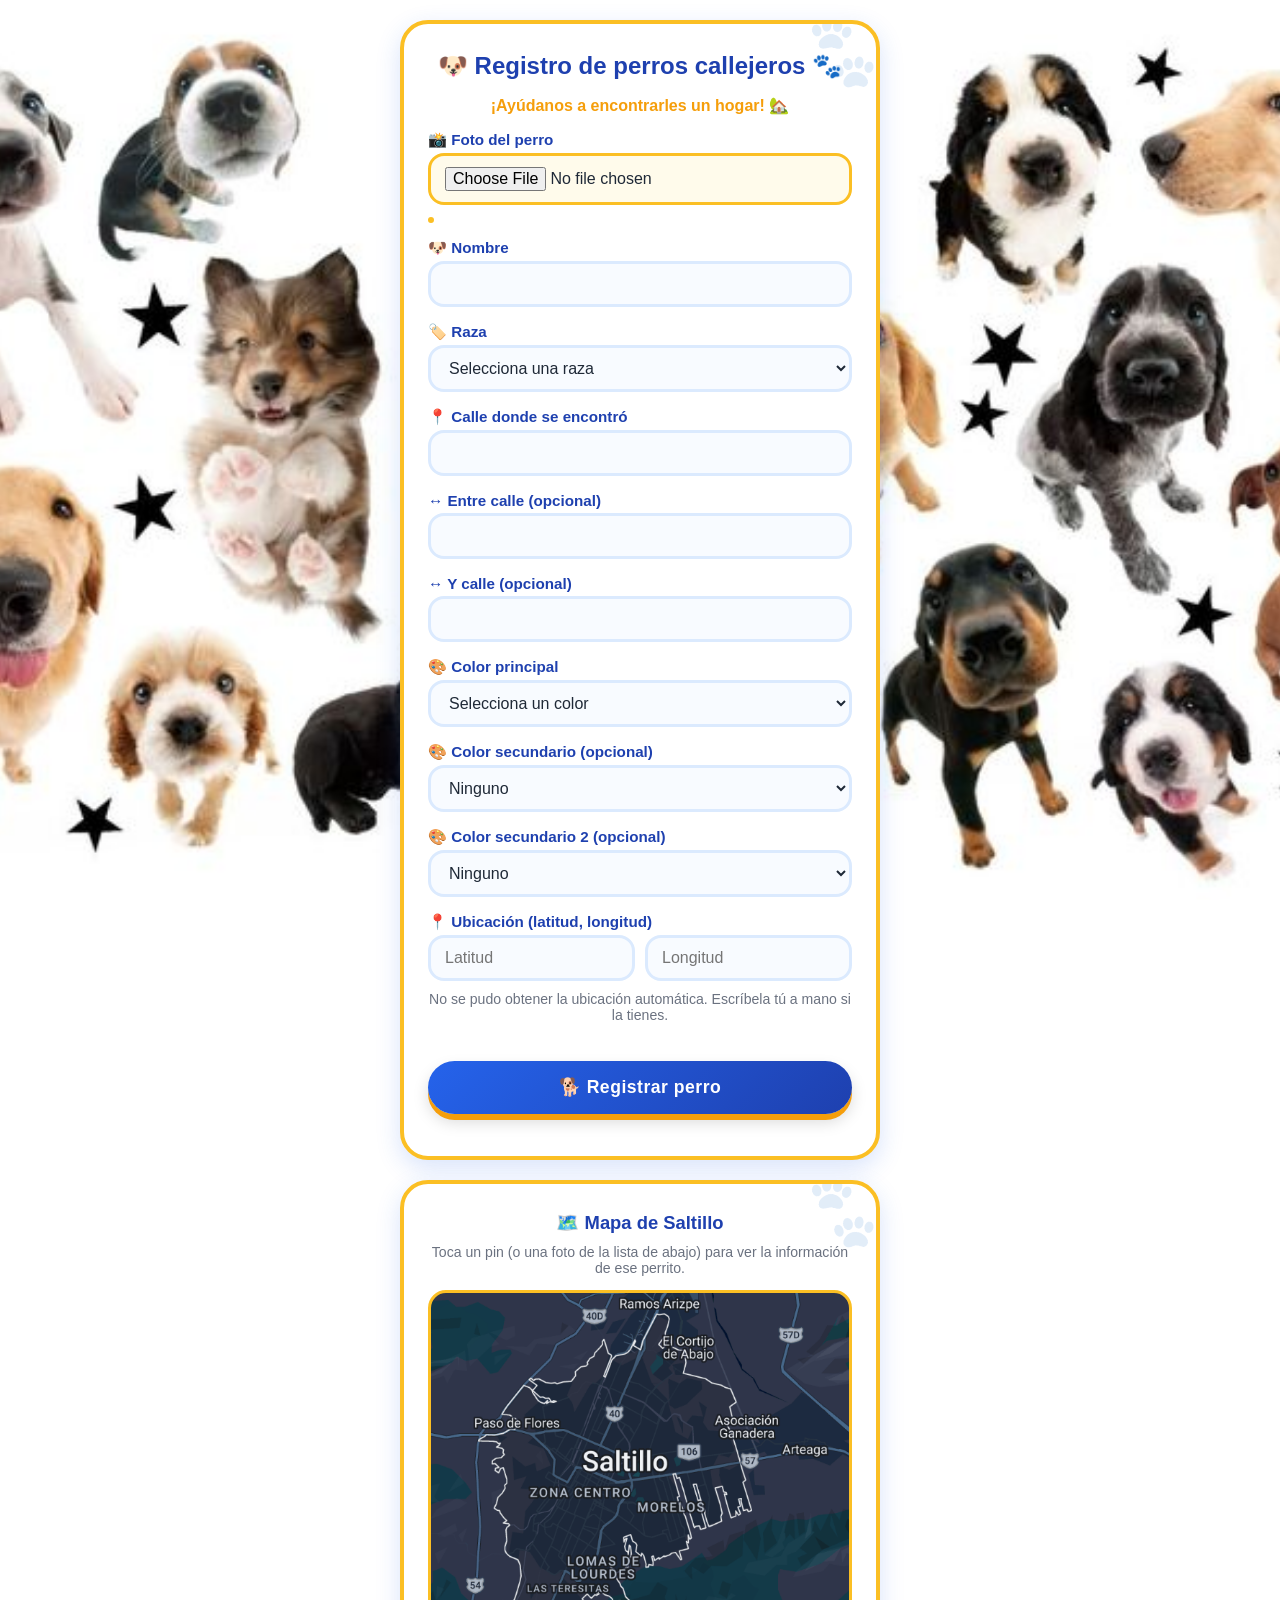
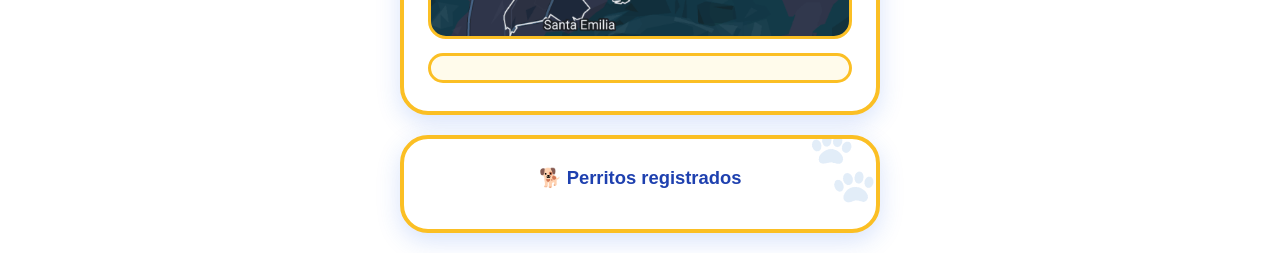
==== commit 6ee2769c: "Add files via upload" ====
--- a/web/index.html
+++ b/web/index.html
@@ -109,37 +109,7 @@
     <p class="ayuda">Toca un pin (o una foto de la lista de abajo) para ver la información de ese perrito.</p> <!-- Instrucción para el usuario -->
     <div id="mapaContenedor"> <!-- Marco que rodea el dibujo del mapa -->
       <svg id="mapaSvg" viewBox="0 0 400 300" preserveAspectRatio="xMidYMid meet"> <!-- Lienzo de dibujo; viewBox define un espacio de 400 de ancho x 300 de alto para dibujar -->
-        <rect x="0" y="0" width="400" height="300" class="fondo-mapa" /> <!-- Rectángulo que cubre todo el lienzo: el fondo oscuro -->
-        <ellipse cx="35" cy="35" rx="70" ry="50" class="cerro-mapa" /> <!-- Óvalo verde arriba a la izquierda (cerros); cx/cy = centro, rx/ry = radios -->
-        <ellipse cx="25" cy="265" rx="85" ry="55" class="cerro-mapa" /> <!-- Otro óvalo verde abajo a la izquierda -->
-
-        <g class="calles-mapa"> <!-- Grupo: agrupa las líneas de calles para darles el mismo estilo -->
-          <line x1="60" y1="0" x2="200" y2="300" /> <!-- Una línea va del punto (x1,y1) al punto (x2,y2): calle diagonal -->
-          <line x1="130" y1="0" x2="260" y2="300" /> <!-- Otra calle diagonal -->
-          <line x1="200" y1="0" x2="200" y2="300" /> <!-- Calle vertical al centro -->
-          <line x1="0" y1="120" x2="400" y2="150" /> <!-- Calle casi horizontal -->
-          <line x1="0" y1="185" x2="400" y2="160" /> <!-- Otra calle casi horizontal -->
-        </g> <!-- Cierra el grupo de calles -->
-
-        <g class="carreteras-mapa"> <!-- Grupo de carreteras (líneas azul claro) -->
-          <path d="M0,270 L120,220 L255,110 L305,20" /> <!-- path dibuja una ruta: M = empezar en, L = línea hacia -->
-          <path d="M400,55 L300,150 L250,150 L150,300" /> <!-- Segunda carretera -->
-        </g>
-        <g class="senal-vial" transform="translate(255,110)"><circle r="11" /><text y="4">40</text></g> <!-- Escudo de carretera "40": translate mueve el grupo a esa posición, circle es el círculo y text el número -->
-        <g class="senal-vial" transform="translate(330,175)"><circle r="11" /><text y="4">57</text></g> <!-- Escudo de la carretera 57 -->
-        <g class="senal-vial" transform="translate(35,255)"><circle r="11" /><text y="4">54</text></g> <!-- Escudo de la carretera 54 -->
-
-        <text x="250" y="22" class="etiqueta-barrio">Ramos Arizpe</text> <!-- Escribe un nombre en la posición (x,y) del mapa -->
-        <text x="210" y="88" class="etiqueta-barrio">El Cortijo de Abajo</text> <!-- Nombre de colonia -->
-        <text x="70" y="135" class="etiqueta-barrio">Paso de Flores</text> <!-- Nombre de colonia -->
-        <text x="335" y="140" class="etiqueta-barrio" text-anchor="end">Arteaga</text> <!-- text-anchor="end" alinea el texto terminando en ese punto -->
-        <text x="265" y="132" class="etiqueta-barrio">Asociación Ganadera</text> <!-- Nombre de colonia -->
-        <text x="200" y="155" class="etiqueta-saltillo" text-anchor="middle">SALTILLO</text> <!-- Nombre grande; text-anchor="middle" lo centra en ese punto -->
-        <text x="150" y="178" class="etiqueta-barrio">Zona Centro</text> <!-- Nombre de colonia -->
-        <text x="250" y="192" class="etiqueta-barrio">Morelos</text> <!-- Nombre de colonia -->
-        <text x="185" y="220" class="etiqueta-barrio" text-anchor="middle">Lomas de Lourdes</text> <!-- Nombre de colonia centrado -->
-        <text x="175" y="238" class="etiqueta-barrio">Las Teresitas</text> <!-- Nombre de colonia -->
-        <text x="170" y="262" class="etiqueta-barrio">Santa Emilia</text> <!-- Nombre de colonia -->
+        
 
         <g id="capaPines"></g> <!-- Grupo VACÍO donde JavaScript dibuja los pines de los perritos -->
       </svg> <!-- Cierra el lienzo del mapa -->
--- a/web/style.css
+++ b/web/style.css
@@ -13,7 +13,13 @@
   margin: 0; /* Quita el margen que el navegador pone por defecto */
   padding: 20px; /* Espacio interior de 20px alrededor del contenido */
   font-family: "Comic Sans MS", "Trebuchet MS", "Verdana", sans-serif; /* Tipo de letra divertida; si no existe la primera, usa la siguiente */
-  background: linear-gradient(160deg, #eaf2ff 0%, #fff9e6 100%); /* Fondo con degradado de azul clarito a amarillo clarito */
+  
+  background-image: url("fondo.jpg");
+  background-size: cover;
+  background-position: center;
+  background-repeat: no-repeat;
+  background-attachment: fixed;
+
   color: #1f2937; /* Color del texto (gris muy oscuro) */
   min-height: 100vh; /* Altura mínima = toda la pantalla, para que el fondo cubra todo */
 }
@@ -189,46 +195,29 @@
   border-radius: 18px; /* Esquinas redondeadas */
   border: 3px solid var(--amarillo); /* Borde amarillo */
   overflow: hidden; /* Recorta lo que se salga del marco (por ejemplo, pines lejanos) */
-}
-
-#mapaSvg { width: 100%; height: 220px; display: block; } /* El dibujo ocupa todo el ancho del marco y mide 220px de alto */
-
-.fondo-mapa { fill: #172033; } /* "fill" es el color de relleno de una figura SVG: azul muy oscuro */
-
-.cerro-mapa { fill: #2f6b52; opacity: 0; } /* Los óvalos: verde, algo transparente */
-
-.calles-mapa line { /* Las líneas dentro del grupo de calles */
-  stroke: #ffffff; /* "stroke" es el color de la línea: blanco */
-  stroke-width: 1; /* Grosor de 1 */
-  opacity: 0; /* Muy tenue */
-}
-
-.carreteras-mapa path { /* Las rutas de las carreteras */
-  stroke: #7dd3fc; /* Línea azul claro */
-  stroke-width: 2.5; /* Más gruesa que las calles */
-  fill: none; /* Sin relleno (solo la línea) */
-  opacity: 0; /* Un poco transparente */
-}
-
-.senal-vial circle { fill: #fff; stroke: #172033; stroke-width: 1; } /* Círculo del escudo: blanco con borde oscuro */
-.senal-vial text { /* El número dentro del escudo */
-  font-size: 9px; /* Tamaño pequeño */
-  font-weight: bold; /* Negritas */
-  fill: #172033; /* Color oscuro */
-  text-anchor: middle; /* Centra el número en su posición */
-}
-
-.etiqueta-barrio { /* Nombres pequeños de colonias */
-  fill: #cbd5e1; /* Gris clarito */
-  font-size: 10px; /* Tamaño chico */
-  opacity: 0; /* Casi opaco */
-}
-
-.etiqueta-saltillo { /* La palabra SALTILLO grande */
-  fill: #ffffff; /* Blanco */
-  font-size: 22px; /* Grande */
-  font-weight: bold; /* Negritas */
-  letter-spacing: 1px; /* Separa las letras */
+
+
+  background-image: url("mapa.png");
+  background-size: cover;
+  background-position: center;
+  background-repeat: no-repeat;
+}
+#mapaSvg {
+  width: 100%;
+  height: auto;
+  aspect-ratio: 583 / 478;
+  display: block;
+  background: transparent;
+}
+
+
+.etiqueta-mapa {
+  fill: var(--azul-oscuro);
+  font-size: 26px;
+  font-weight: bold;
+  letter-spacing: 3px;
+  opacity: 0.5;
+  pointer-events: none;
 }
 
 /* ===== LOS PINES ===== */
